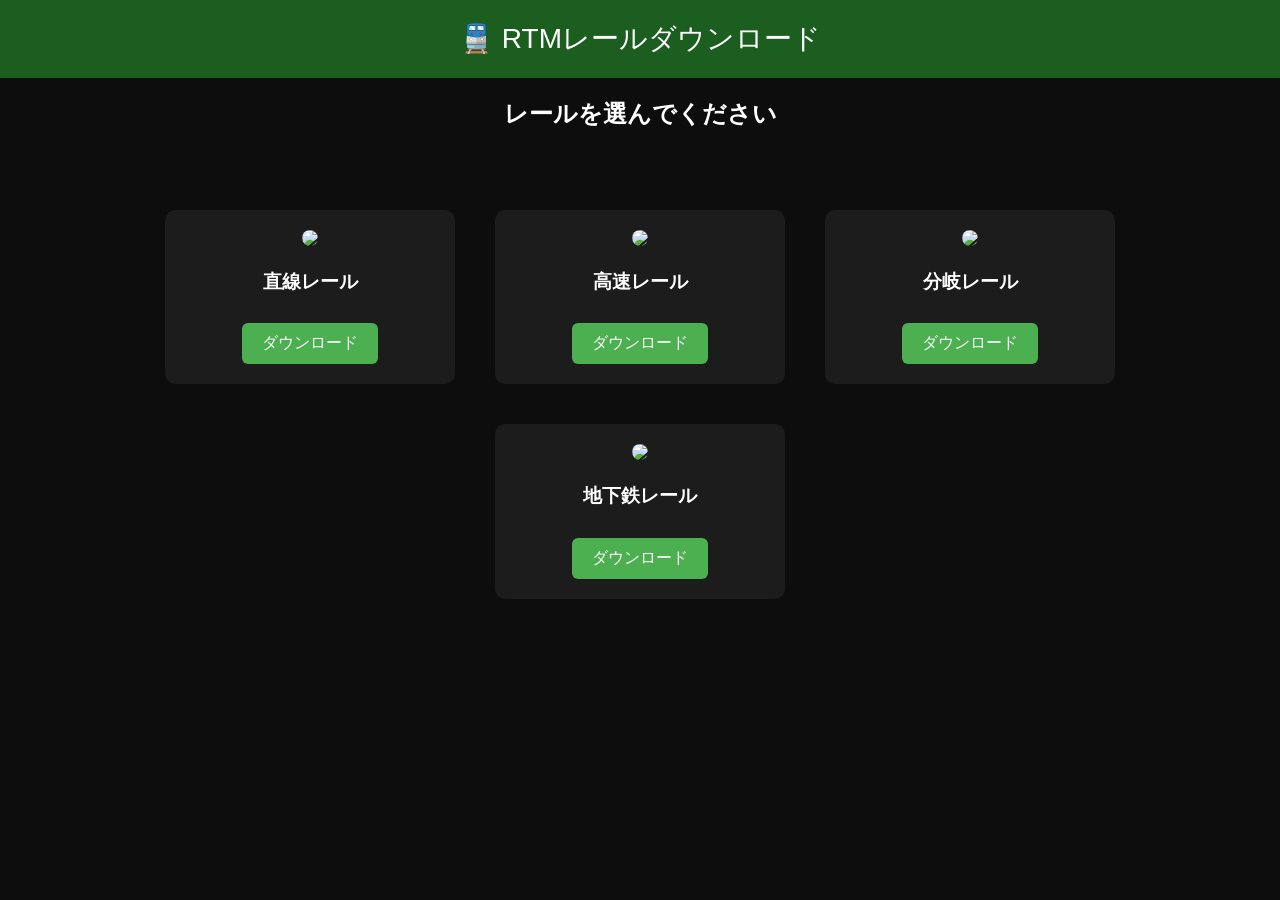
==== rail.html @ b10b9ad9 "Add initial HTML structure for rail download page" ====
<!DOCTYPE html>
<html>
<head>
<meta charset="UTF-8">
<title>RTMレール - マイクラ改造研究所</title>

<style>

body{
margin:0;
font-family:sans-serif;
background:#0d0d0d;
color:white;
text-align:center;
}

header{
background:#1b5e20;
padding:20px;
font-size:28px;
}

.rails{
display:flex;
flex-wrap:wrap;
justify-content:center;
padding:40px;
}

.card{
background:#1c1c1c;
margin:20px;
padding:20px;
width:250px;
border-radius:10px;
}

.card img{
width:100%;
border-radius:10px;
}

button{
margin-top:10px;
padding:10px 20px;
background:#4caf50;
border:none;
border-radius:6px;
color:white;
font-size:16px;
}

</style>
</head>

<body>

<header>
🚆 RTMレールダウンロード
</header>

<h2>レールを選んでください</h2>

<section class="rails">

<div class="card">
<img src="https://via.placeholder.com/250">
<h3>直線レール</h3>
<button>ダウンロード</button>
</div>

<div class="card">
<img src="https://via.placeholder.com/250">
<h3>高速レール</h3>
<button>ダウンロード</button>
</div>

<div class="card">
<img src="https://via.placeholder.com/250">
<h3>分岐レール</h3>
<button>ダウンロード</button>
</div>

<div class="card">
<img src="https://via.placeholder.com/250">
<h3>地下鉄レール</h3>
<button>ダウンロード</button>
</div>

</section>

</body>
</html>
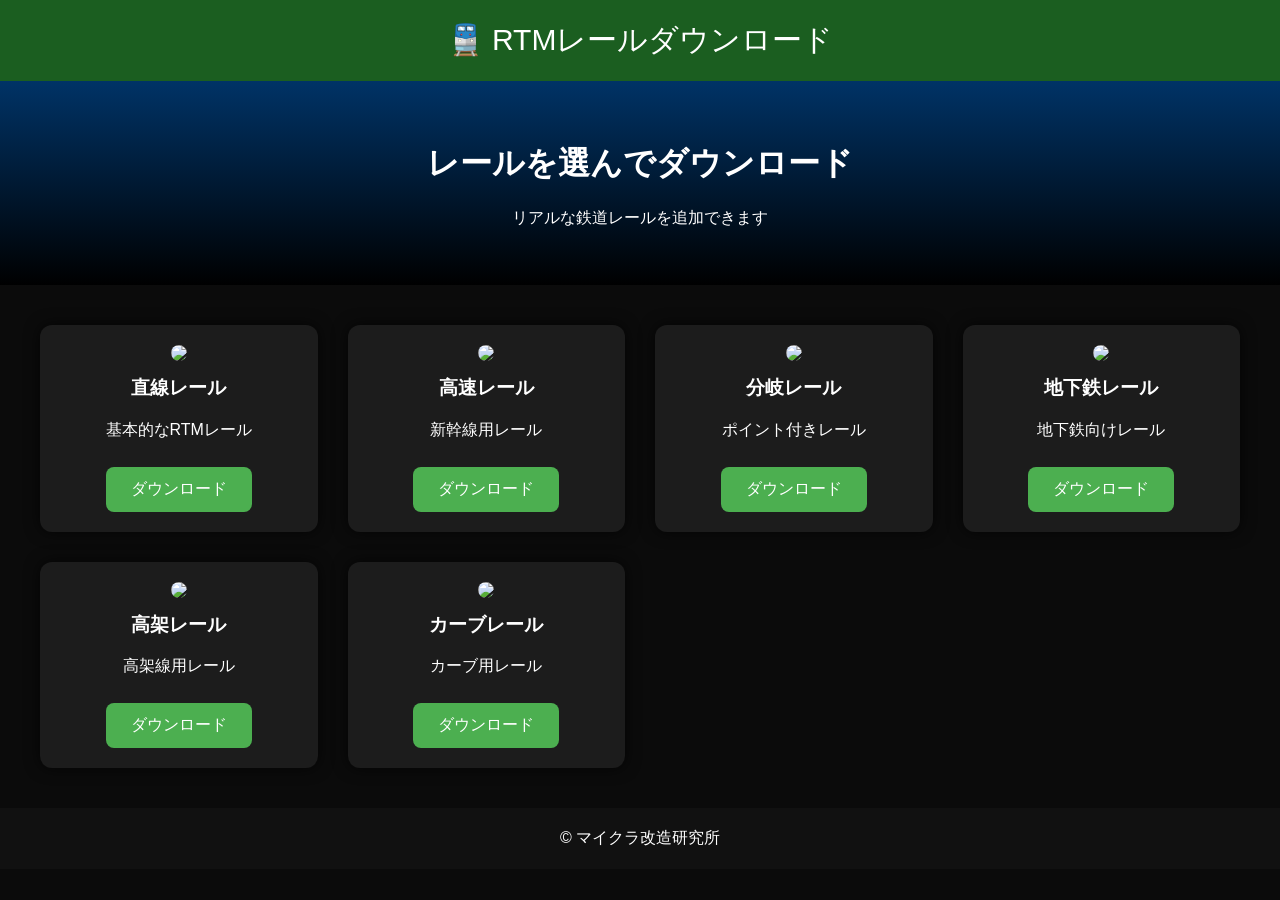
==== commit f8898edb: "Update rail.html with new styles and content" ====
--- a/rail.html
+++ b/rail.html
@@ -9,30 +9,45 @@
 body{
 margin:0;
 font-family:sans-serif;
-background:#0d0d0d;
+background:#0b0b0b;
 color:white;
-text-align:center;
 }
 
+/* タイトル */
 header{
 background:#1b5e20;
 padding:20px;
-font-size:28px;
+text-align:center;
+font-size:30px;
 }
 
+/* 上の説明 */
+.top{
+text-align:center;
+padding:40px;
+background:linear-gradient(#003366,#000);
+}
+
+/* カードエリア */
 .rails{
-display:flex;
-flex-wrap:wrap;
-justify-content:center;
+display:grid;
+grid-template-columns:repeat(auto-fit,minmax(250px,1fr));
+gap:30px;
 padding:40px;
 }
 
+/* レールカード */
 .card{
 background:#1c1c1c;
-margin:20px;
 padding:20px;
-width:250px;
-border-radius:10px;
+border-radius:12px;
+text-align:center;
+box-shadow:0 0 15px rgba(0,0,0,0.7);
+transition:0.3s;
+}
+
+.card:hover{
+transform:scale(1.05);
 }
 
 .card img{
@@ -40,14 +55,29 @@
 border-radius:10px;
 }
 
+.card h3{
+margin-top:10px;
+}
+
 button{
 margin-top:10px;
-padding:10px 20px;
+padding:12px 25px;
+font-size:16px;
 background:#4caf50;
 border:none;
-border-radius:6px;
+border-radius:8px;
 color:white;
-font-size:16px;
+cursor:pointer;
+}
+
+button:hover{
+background:#66bb6a;
+}
+
+footer{
+text-align:center;
+padding:20px;
+background:#111;
 }
 
 </style>
@@ -59,35 +89,60 @@
 🚆 RTMレールダウンロード
 </header>
 
-<h2>レールを選んでください</h2>
+<div class="top">
+<h1>レールを選んでダウンロード</h1>
+<p>リアルな鉄道レールを追加できます</p>
+</div>
 
 <section class="rails">
 
 <div class="card">
-<img src="https://via.placeholder.com/250">
+<img src="https://via.placeholder.com/300">
 <h3>直線レール</h3>
+<p>基本的なRTMレール</p>
 <button>ダウンロード</button>
 </div>
 
 <div class="card">
-<img src="https://via.placeholder.com/250">
+<img src="https://via.placeholder.com/300">
 <h3>高速レール</h3>
+<p>新幹線用レール</p>
 <button>ダウンロード</button>
 </div>
 
 <div class="card">
-<img src="https://via.placeholder.com/250">
+<img src="https://via.placeholder.com/300">
 <h3>分岐レール</h3>
+<p>ポイント付きレール</p>
 <button>ダウンロード</button>
 </div>
 
 <div class="card">
-<img src="https://via.placeholder.com/250">
+<img src="https://via.placeholder.com/300">
 <h3>地下鉄レール</h3>
+<p>地下鉄向けレール</p>
+<button>ダウンロード</button>
+</div>
+
+<div class="card">
+<img src="https://via.placeholder.com/300">
+<h3>高架レール</h3>
+<p>高架線用レール</p>
+<button>ダウンロード</button>
+</div>
+
+<div class="card">
+<img src="https://via.placeholder.com/300">
+<h3>カーブレール</h3>
+<p>カーブ用レール</p>
 <button>ダウンロード</button>
 </div>
 
 </section>
 
+<footer>
+© マイクラ改造研究所
+</footer>
+
 </body>
 </html>
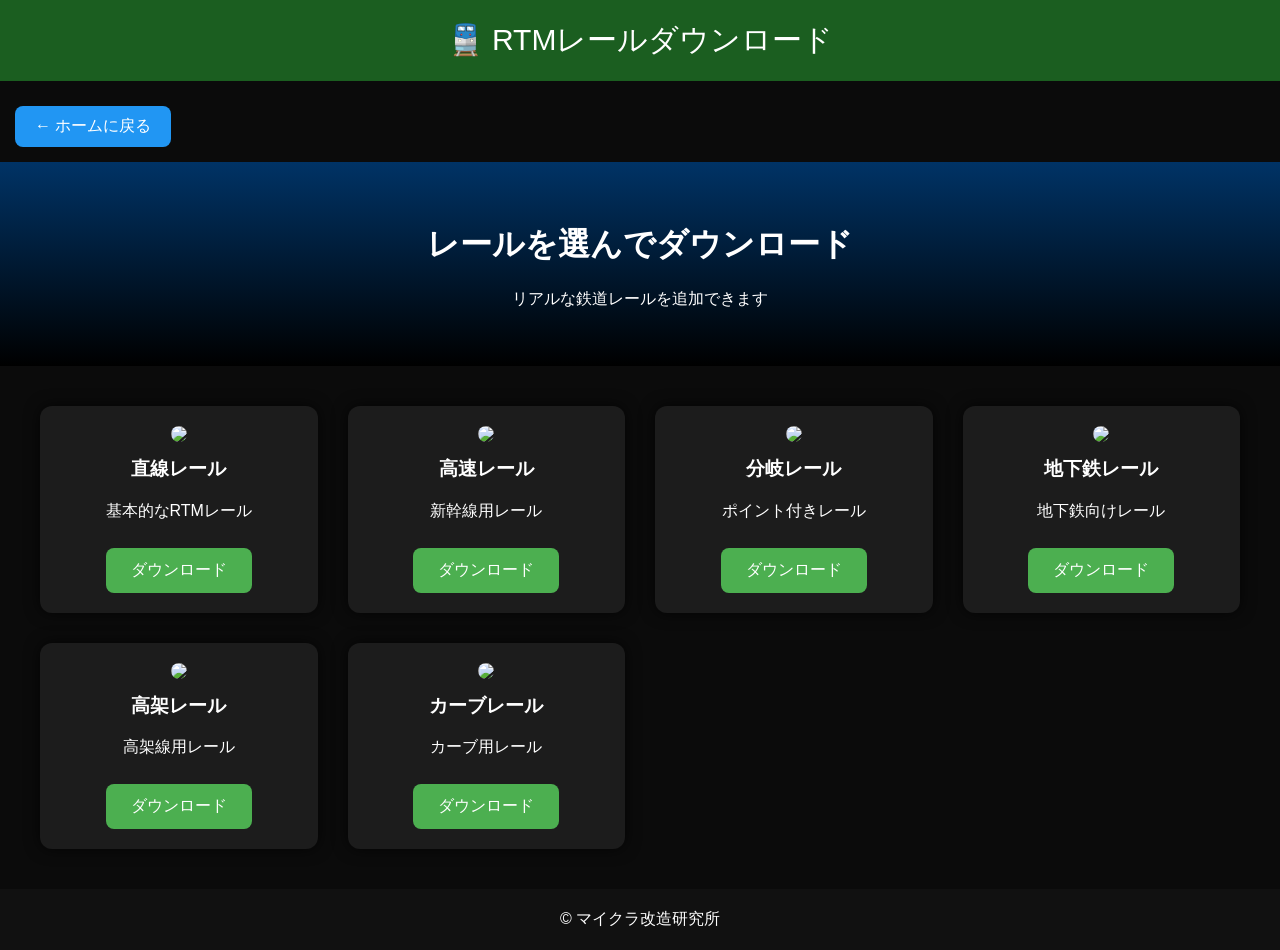
==== commit dd9afab6: "Update rail.html" ====
--- a/rail.html
+++ b/rail.html
@@ -19,6 +19,25 @@
 padding:20px;
 text-align:center;
 font-size:30px;
+}
+
+/* ホーム戻るボタン */
+.homebtn{
+padding:15px;
+}
+
+.homebtn a{
+text-decoration:none;
+}
+
+.homebtn button{
+padding:10px 20px;
+font-size:16px;
+background:#2196f3;
+color:white;
+border:none;
+border-radius:8px;
+cursor:pointer;
 }
 
 /* 上の説明 */
@@ -89,6 +108,12 @@
 🚆 RTMレールダウンロード
 </header>
 
+<div class="homebtn">
+<a href="index.html">
+<button>← ホームに戻る</button>
+</a>
+</div>
+
 <div class="top">
 <h1>レールを選んでダウンロード</h1>
 <p>リアルな鉄道レールを追加できます</p>
